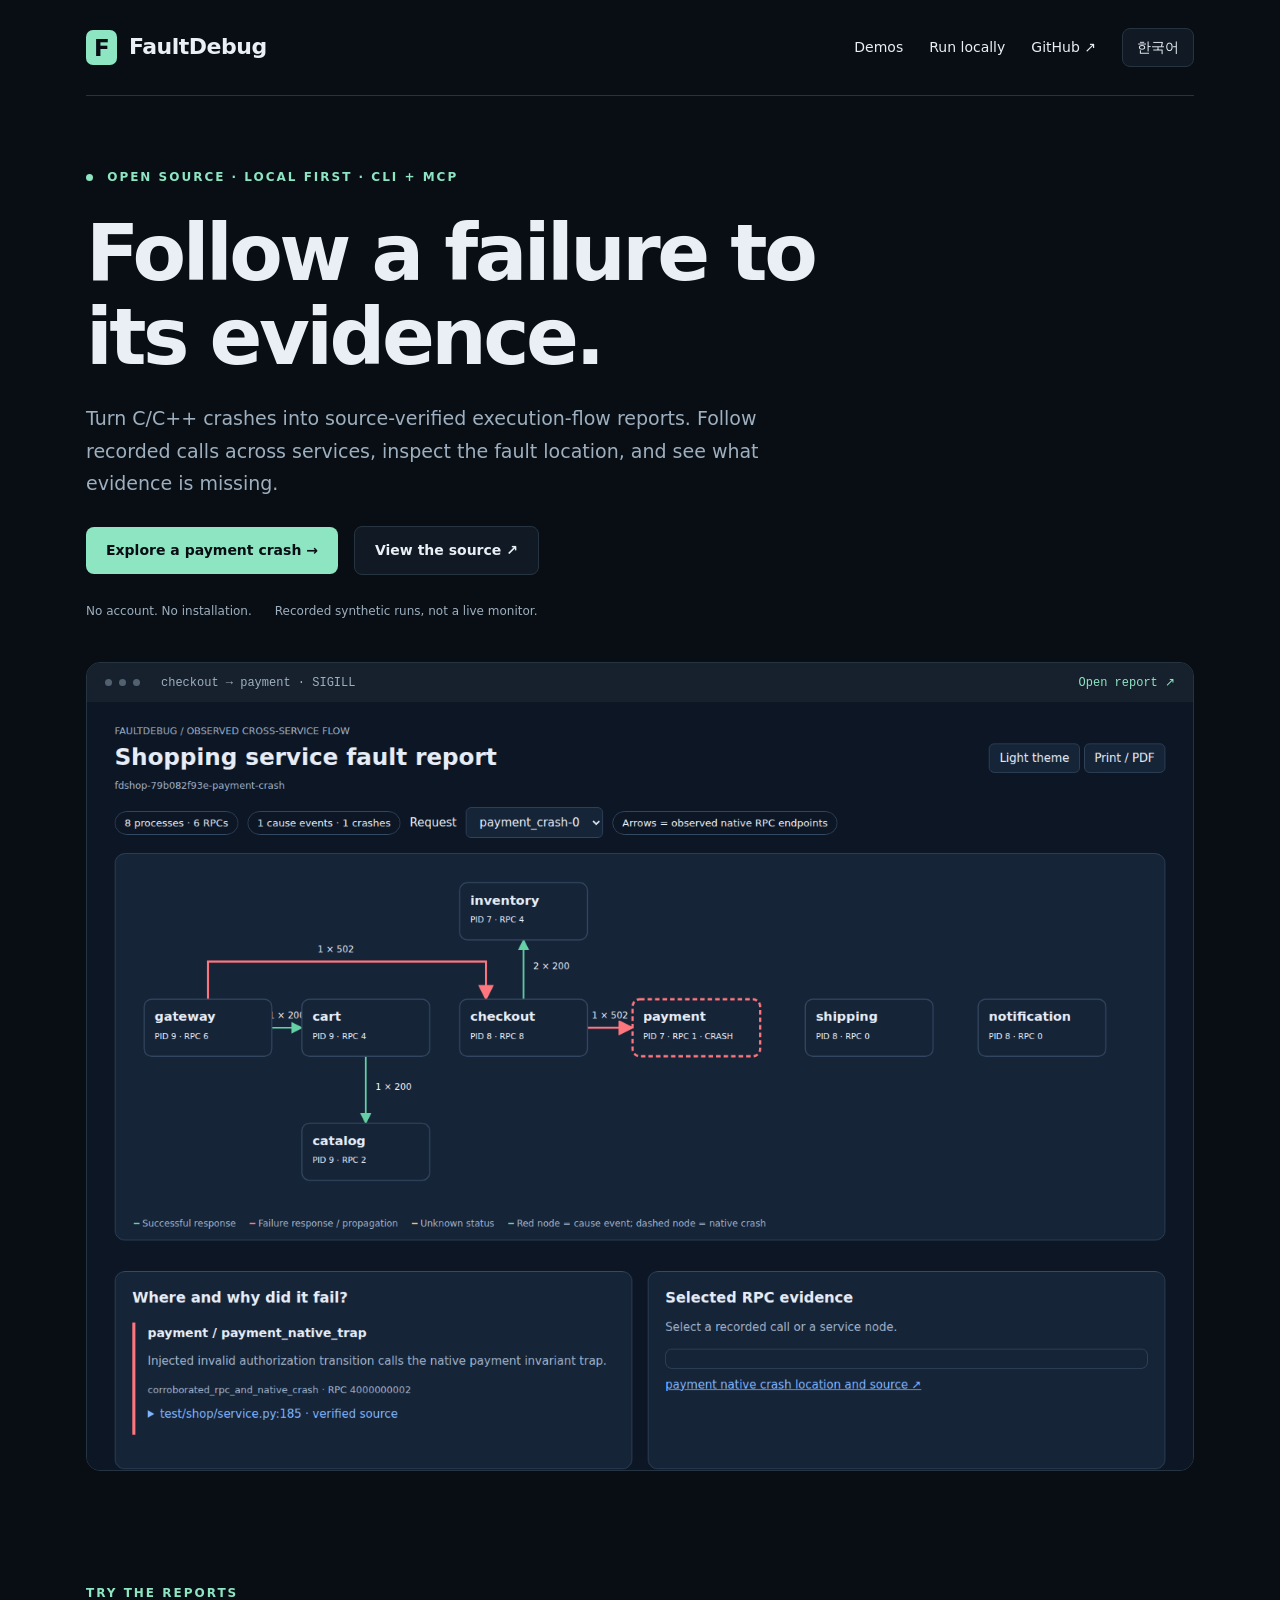
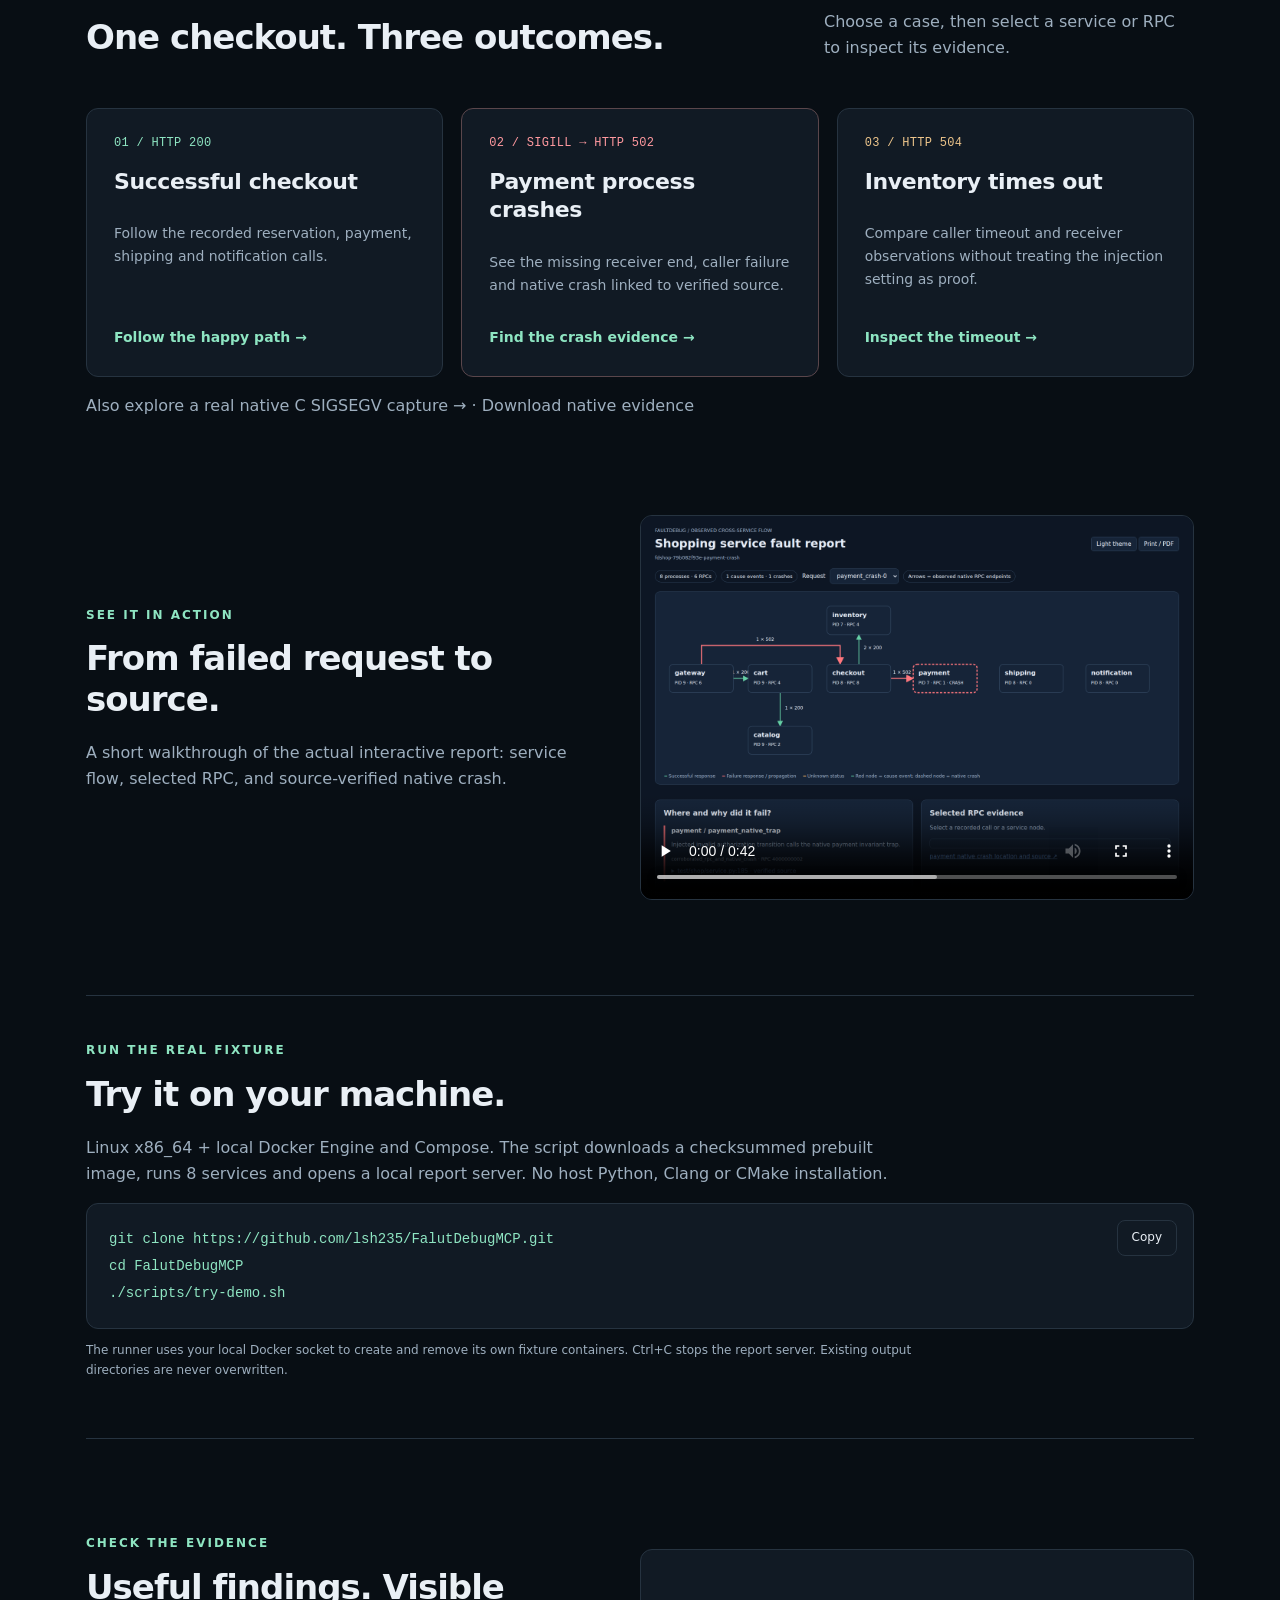
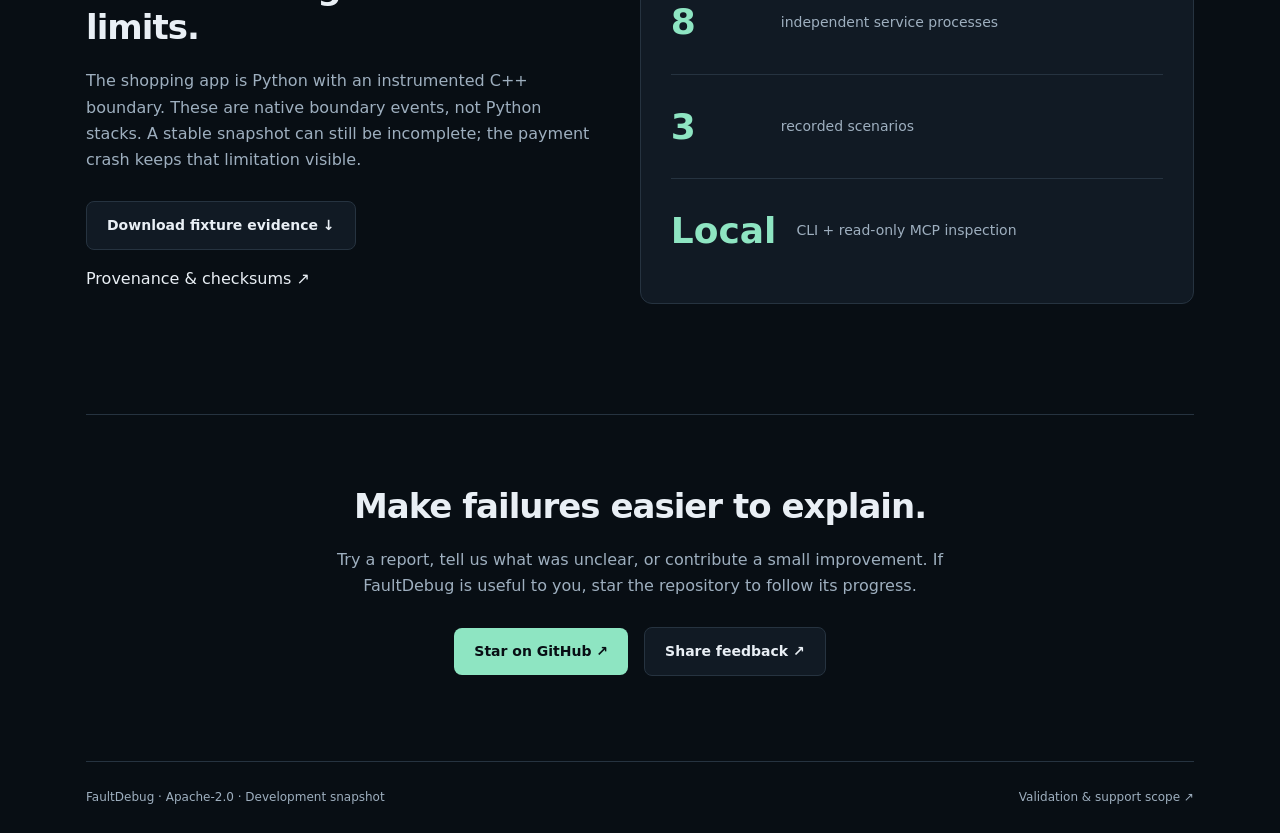
==== site/index.html @ 4ab393f3 "Publish interactive fault demos and a prebuilt newcomer path" ====
<!doctype html>
<html lang="en"><head><meta charset="utf-8"><meta name="viewport" content="width=device-width,initial-scale=1">
<title>FaultDebug — Follow a failure to its evidence</title>
<meta name="description" content="Explore recorded C/C++ crashes and cross-service failure reports. Open-source, local-first, source-verified inspection with CLI and MCP.">
<meta property="og:title" content="FaultDebug — Follow a failure to its evidence">
<meta property="og:description" content="8 services. A failed checkout. See the recorded calls, native crash and verified source. Try the interactive reports without installing anything.">
<meta property="og:image" content="https://lsh235.github.io/FalutDebugMCP/assets/preview.png">
<meta property="og:url" content="https://lsh235.github.io/FalutDebugMCP/">
<meta name="twitter:card" content="summary_large_image">
<link rel="canonical" href="https://lsh235.github.io/FalutDebugMCP/">
<link rel="icon" href="data:,"><link rel="stylesheet" href="assets/style.css">
<script src="assets/site.js" defer></script></head>
<body><a class="skip" href="#demos">Skip to demos</a><div class="shell">
<header><a class="wordmark" href="#top"><span class="mark">F</span> FaultDebug</a>
<nav aria-label="Main"><a href="#demos" data-en="Demos" data-ko="데모">Demos</a><a href="#run" data-en="Run locally" data-ko="로컬 실행">Run locally</a><a href="https://github.com/lsh235/FalutDebugMCP">GitHub ↗</a><button id="language" aria-label="Switch language">한국어</button></nav></header>
<main id="top">
<section class="hero"><div class="eyebrow"><span class="dot"></span> OPEN SOURCE · LOCAL FIRST · CLI + MCP</div>
<h1 data-en="Follow a failure to its evidence." data-ko="실패한 지점에서, 실제 증거까지.">Follow a failure<br>to its evidence.</h1>
<p class="lead" data-en="Turn C/C++ crashes into source-verified execution-flow reports. Follow recorded calls across services, inspect the fault location, and see what evidence is missing." data-ko="C/C++ crash를 검증된 소스와 실행 흐름으로 확인하세요. 프로세스 사이의 실제 호출, 장애 위치, 빠진 증거를 함께 볼 수 있습니다.">Turn C/C++ crashes into source-verified execution-flow reports. Follow recorded calls across services, inspect the fault location, and see what evidence is missing.</p>
<div class="actions"><a class="button primary" href="reports/payment_crash/report.html" data-demo="payment_crash" data-en="Explore a payment crash →" data-ko="결제 crash 살펴보기 →">Explore a payment crash →</a><a class="button secondary" href="https://github.com/lsh235/FalutDebugMCP" data-en="View the source ↗" data-ko="소스 코드 보기 ↗">View the source ↗</a></div>
<div class="meta"><span data-en="No account. No installation." data-ko="가입 없이, 설치 없이.">No account. No installation.</span><span data-en="Recorded synthetic runs, not a live monitor." data-ko="실시간 모니터가 아닌 실제 합성 테스트 기록입니다.">Recorded synthetic runs, not a live monitor.</span></div>
<figure class="preview"><div class="windowbar"><i></i><i></i><i></i><span>checkout → payment · SIGILL</span><a href="reports/payment_crash/report.html" data-demo="payment_crash" data-en="Open report ↗" data-ko="보고서 열기 ↗">Open report ↗</a></div><a href="reports/payment_crash/report.html" data-demo="payment_crash"><img src="assets/preview.png" width="1440" height="900" alt="Recorded shopping-service payment crash with source evidence"></a></figure>
</section>
<section id="demos"><div class="sectionhead"><div><div class="eyebrow" data-en="TRY THE REPORTS" data-ko="보고서 직접 체험">TRY THE REPORTS</div><h2 data-en="One checkout. Three outcomes." data-ko="하나의 주문, 세 가지 결과.">One checkout. Three outcomes.</h2></div><p data-en="Choose a case, then select a service or RPC to inspect its evidence." data-ko="사례를 열고 서비스 또는 RPC를 선택해 증거를 확인하세요.">Choose a case, then select a service or RPC to inspect its evidence.</p></div>
<div class="cards">
<article class="card"><div class="case-label ok">01 / HTTP 200</div><h3 data-en="Successful checkout" data-ko="정상 주문">Successful checkout</h3><p data-en="Follow the recorded reservation, payment, shipping and notification calls." data-ko="재고 예약부터 결제·배송·알림까지 관측된 호출을 따라갑니다.">Follow the recorded reservation, payment, shipping and notification calls.</p><a href="reports/success/report.html" data-demo="success" data-en="Follow the happy path →" data-ko="정상 흐름 보기 →">Follow the happy path →</a></article>
<article class="card highlighted"><div class="case-label bad">02 / SIGILL → HTTP 502</div><h3 data-en="Payment process crashes" data-ko="결제 프로세스 crash">Payment process crashes</h3><p data-en="See the missing receiver end, caller failure and native crash linked to verified source." data-ko="수신자 종료 기록의 부재, 호출자의 실패, 검증된 소스로 연결되는 native crash를 확인합니다.">See the missing receiver end, caller failure and native crash linked to verified source.</p><a href="reports/payment_crash/report.html" data-demo="payment_crash" data-en="Find the crash evidence →" data-ko="crash 증거 보기 →">Find the crash evidence →</a></article>
<article class="card"><div class="case-label warn">03 / HTTP 504</div><h3 data-en="Inventory times out" data-ko="재고 서비스 timeout">Inventory times out</h3><p data-en="Compare caller timeout and receiver observations without treating the injection setting as proof." data-ko="주입 설정을 원인의 증명으로 삼지 않고 호출자의 timeout과 수신자 관측을 비교합니다.">Compare caller timeout and receiver observations without treating the injection setting as proof.</p><a href="reports/inventory_timeout/report.html" data-demo="inventory_timeout" data-en="Inspect the timeout →" data-ko="timeout 확인하기 →">Inspect the timeout →</a></article>
</div><p><a href="reports/c-sigsegv/report.html">Also explore a real native C SIGSEGV capture →</a> · <a href="downloads/c-sigsegv-evidence.zip">Download native evidence</a></p></section>
<section class="split" id="watch"><div><div class="eyebrow">SEE IT IN ACTION</div><h2 data-en="From failed request to source." data-ko="실패한 요청에서 소스까지.">From failed request to source.</h2><p data-en="A short walkthrough of the actual interactive report: service flow, selected RPC, and source-verified native crash." data-ko="실제 인터랙티브 보고서의 서비스 흐름, 선택한 RPC, 소스로 검증한 native crash를 짧게 살펴봅니다.">A short walkthrough of the actual interactive report: service flow, selected RPC, and source-verified native crash.</p></div><video controls preload="metadata" poster="assets/preview.png" aria-label="FaultDebug report walkthrough"><source src="assets/demo.webm" type="video/webm">Download the <a href="assets/demo.webm">walkthrough video</a>.</video></section>
<section id="run" class="run"><div class="eyebrow">RUN THE REAL FIXTURE</div><h2 data-en="Try it on your machine." data-ko="내 환경에서 직접 실행.">Try it on your machine.</h2><p data-en="Linux x86_64 + local Docker Engine and Compose. The script downloads a checksummed prebuilt image, runs 8 services and opens a local report server. No host Python, Clang or CMake installation." data-ko="Linux x86_64의 로컬 Docker Engine과 Compose가 필요합니다. 스크립트가 checksum을 확인한 이미지를 받아 8개 서비스를 실행하고 보고서 서버를 엽니다. 호스트 Python·Clang·CMake 설치는 필요 없습니다.">Linux x86_64 + local Docker Engine and Compose. The script downloads a checksummed prebuilt image, runs 8 services and opens a local report server. No host Python, Clang or CMake installation.</p>
<div class="codebox"><pre><code id="quick-command">git clone https://github.com/lsh235/FalutDebugMCP.git
cd FalutDebugMCP
./scripts/try-demo.sh</code></pre><button id="copy" data-en="Copy" data-ko="복사">Copy</button><span id="copy-status" role="status"></span></div><p class="small" data-en="The runner uses your local Docker socket to create and remove its own fixture containers. Ctrl+C stops the report server. Existing output directories are never overwritten." data-ko="runner는 로컬 Docker socket으로 자체 테스트 컨테이너를 생성·정리합니다. Ctrl+C로 보고서 서버를 종료할 수 있고 기존 출력 폴더는 덮어쓰지 않습니다.">The runner uses your local Docker socket to create and remove its own fixture containers. Ctrl+C stops the report server. Existing output directories are never overwritten.</p></section>
<section class="split evidence"><div><div class="eyebrow">CHECK THE EVIDENCE</div><h2 data-en="Useful findings. Visible limits." data-ko="확인된 내용과, 증거의 한계.">Useful findings. Visible limits.</h2><p data-en="The shopping app is Python with an instrumented C++ boundary. These are native boundary events, not Python stacks. A stable snapshot can still be incomplete; the payment crash keeps that limitation visible." data-ko="쇼핑몰은 Python 앱과 계측된 C++ 경계 모듈입니다. 기록은 Python 스택이 아닌 native 경계 이벤트입니다. 안정적인 snapshot도 incomplete일 수 있으며 결제 crash의 누락은 그대로 표시합니다.">The shopping app is Python with an instrumented C++ boundary. These are native boundary events, not Python stacks. A stable snapshot can still be incomplete; the payment crash keeps that limitation visible.</p><div class="actions"><a class="button secondary" href="downloads/demo-evidence.zip" data-en="Download fixture evidence ↓" data-ko="테스트 증거 다운로드 ↓">Download fixture evidence ↓</a><a href="evidence.json" data-en="Provenance & checksums ↗" data-ko="출처와 checksum ↗">Provenance & checksums ↗</a></div></div><div class="numbers"><div><strong>8</strong><span data-en="independent service processes" data-ko="독립 서비스 프로세스">independent service processes</span></div><div><strong>3</strong><span data-en="recorded scenarios" data-ko="기록된 시나리오">recorded scenarios</span></div><div><strong>Local</strong><span data-en="CLI + read-only MCP inspection" data-ko="CLI + 읽기 전용 MCP 검사">CLI + read-only MCP inspection</span></div></div></section>
<section class="closing"><h2 data-en="Make failures easier to explain." data-ko="장애를 더 쉽게 설명하세요.">Make failures easier to explain.</h2><p data-en="Try a report, tell us what was unclear, or contribute a small improvement. If FaultDebug is useful to you, star the repository to follow its progress." data-ko="보고서를 체험하고 어려웠던 부분을 알려주거나 작은 개선에 참여하세요. FaultDebug가 유용하다면 저장소에 star를 남겨 진행 상황을 받아보세요.">Try a report, tell us what was unclear, or contribute a small improvement. If FaultDebug is useful to you, star the repository to follow its progress.</p><div class="actions"><a class="button primary" href="https://github.com/lsh235/FalutDebugMCP" data-en="Star on GitHub ↗" data-ko="GitHub에서 Star ↗">Star on GitHub ↗</a><a class="button secondary" href="https://github.com/lsh235/FalutDebugMCP/discussions" data-en="Share feedback ↗" data-ko="의견 공유 ↗">Share feedback ↗</a></div></section>
</main><footer><span>FaultDebug · Apache-2.0 · Development snapshot</span><a href="https://github.com/lsh235/FalutDebugMCP/blob/main/docs/v1.3-p0-01.md" data-en="Validation & support scope ↗" data-ko="검증 결과와 지원 범위 ↗">Validation & support scope ↗</a></footer></div></body></html>
---- site/assets/style.css ----
:root{color-scheme:dark;--bg:#080e14;--panel:#111a24;--ink:#e9eff5;--muted:#9eafbf;--line:#263340;--accent:#8ee5c2;--bad:#ff999f;--warn:#edc58b}*{box-sizing:border-box}html{scroll-behavior:smooth;scroll-padding-top:35px}body{margin:0;background:var(--bg);color:var(--ink);font:16px/1.65 system-ui,-apple-system,BlinkMacSystemFont,"Segoe UI",sans-serif}.shell{max-width:1180px;margin:auto;padding:0 36px}a{color:inherit;text-decoration:none}a:hover{color:var(--accent)}button{font:inherit;color:var(--ink);background:var(--panel);border:1px solid var(--line);padding:7px 14px;border-radius:8px;cursor:pointer}:focus-visible{outline:3px solid var(--accent);outline-offset:5px}.skip{position:absolute;left:12px;top:-70px;background:var(--panel);padding:12px;z-index:9}.skip:focus{top:12px}header{height:96px;display:flex;align-items:center;justify-content:space-between;border-bottom:1px solid var(--line)}.wordmark{font-size:22px;font-weight:700;letter-spacing:-.5px;display:flex;align-items:center;gap:12px}.mark{display:grid;place-items:center;width:31px;height:35px;background:var(--accent);color:var(--bg);border-radius:7px;font-size:23px}nav{display:flex;align-items:center;gap:26px;font-size:14px}.hero{padding:72px 0 18px}.eyebrow{font-size:12px;letter-spacing:2px;color:var(--accent);font-weight:650}.dot{display:inline-block;background:var(--accent);height:7px;width:7px;border-radius:50%;margin-right:8px}h1{font-size:clamp(44px,6.4vw,78px);line-height:1.08;letter-spacing:-3.5px;max-width:840px;margin:23px 0}h2{font-size:34px;line-height:1.2;letter-spacing:-1px;margin:13px 0 20px}h3{font-size:22px;line-height:1.3;letter-spacing:-.4px;margin:18px 0 12px}p{color:var(--muted)}.lead{font-size:19px;max-width:740px;line-height:1.7}.actions{display:flex;align-items:center;flex-wrap:wrap;gap:16px;margin:27px 0}.button{display:inline-block;padding:12px 20px;border-radius:8px;font-weight:600;font-size:14px}.primary{background:var(--accent);color:var(--bg)}.primary:hover{color:#143b2c;background:#b3f4d9}.secondary{border:1px solid var(--line);background:var(--panel)}.meta{display:flex;flex-wrap:wrap;gap:10px 23px;font-size:12px;color:var(--muted)}.preview{border:1px solid var(--line);background:var(--panel);border-radius:14px;overflow:hidden;margin:40px 0 0}.windowbar{display:flex;align-items:center;gap:7px;padding:12px 18px;background:#17212d;font:12px ui-monospace,monospace;color:var(--muted)}.windowbar i{width:7px;height:7px;background:#526170;border-radius:50%}.windowbar span{margin-left:14px}.windowbar a{margin-left:auto;color:var(--accent)}.preview img{width:100%;height:auto;display:block}.sectionhead{display:flex;align-items:flex-end;justify-content:space-between;gap:32px}.sectionhead p{max-width:370px}section:not(.hero){margin-top:95px}.cards{display:grid;grid-template-columns:repeat(3,1fr);gap:18px;margin-top:30px}.card{display:flex;flex-direction:column;border:1px solid var(--line);border-radius:12px;background:var(--panel);padding:27px}.highlighted{border-color:#5a464b}.case-label{font:12px ui-monospace,monospace;letter-spacing:.3px}.ok{color:var(--accent)}.bad{color:var(--bad)}.warn{color:var(--warn)}.card p{font-size:14px;flex:1}.card a{font-size:14px;font-weight:600;color:var(--accent);margin-top:15px}.split{display:grid;grid-template-columns:1fr 1.1fr;align-items:center;gap:50px}.split video{width:100%;border:1px solid var(--line);border-radius:12px;background:var(--panel)}.run{border-top:1px solid var(--line);border-bottom:1px solid var(--line);padding:45px 0}.run p{max-width:830px}.codebox{background:var(--panel);border:1px solid var(--line);border-radius:12px;padding:22px;position:relative;overflow:auto}.codebox pre{font:14px/1.9 ui-monospace,SFMono-Regular,Consolas,monospace;color:var(--accent);margin:0;padding-right:65px}.codebox button{position:absolute;right:16px;top:16px;font-size:12px}.codebox [role=status]{font-size:12px;color:var(--muted)}.small{font-size:12px}.numbers{border:1px solid var(--line);background:var(--panel);border-radius:12px;padding:20px 30px}.numbers div{display:flex;align-items:center;gap:20px;padding:22px 0}.numbers div+div{border-top:1px solid var(--line)}.numbers strong{font-size:36px;font-weight:650;min-width:90px;color:var(--accent)}.numbers span{font-size:14px;color:var(--muted)}.closing{text-align:center;border-top:1px solid var(--line);padding:58px 30px}.closing p{max-width:660px;margin:0 auto}.closing .actions{justify-content:center}footer{border-top:1px solid var(--line);padding:26px 0;display:flex;justify-content:space-between;gap:15px;color:var(--muted);font-size:12px}@media(max-width:760px){.shell{padding:0 20px}header{height:82px}nav{gap:14px}nav a[href="#run"]{display:none}.wordmark{font-size:18px}.hero{padding-top:46px}h1{letter-spacing:-1.8px}.lead{font-size:17px}.sectionhead{display:block}.cards,.split{grid-template-columns:1fr}.split{gap:24px}section:not(.hero){margin-top:62px}.windowbar span{font-size:10px}.windowbar a{display:none}.cards{gap:14px}.card{padding:24px}.codebox pre{font-size:11px;padding-right:0;padding-top:36px}footer{flex-direction:column}.closing{padding:40px 0}h2{font-size:29px}}@media(prefers-reduced-motion:reduce){html{scroll-behavior:auto}}

nav a{white-space:nowrap}@media(max-width:480px){nav a[href="#demos"]{display:none}nav{gap:12px;font-size:13px}}
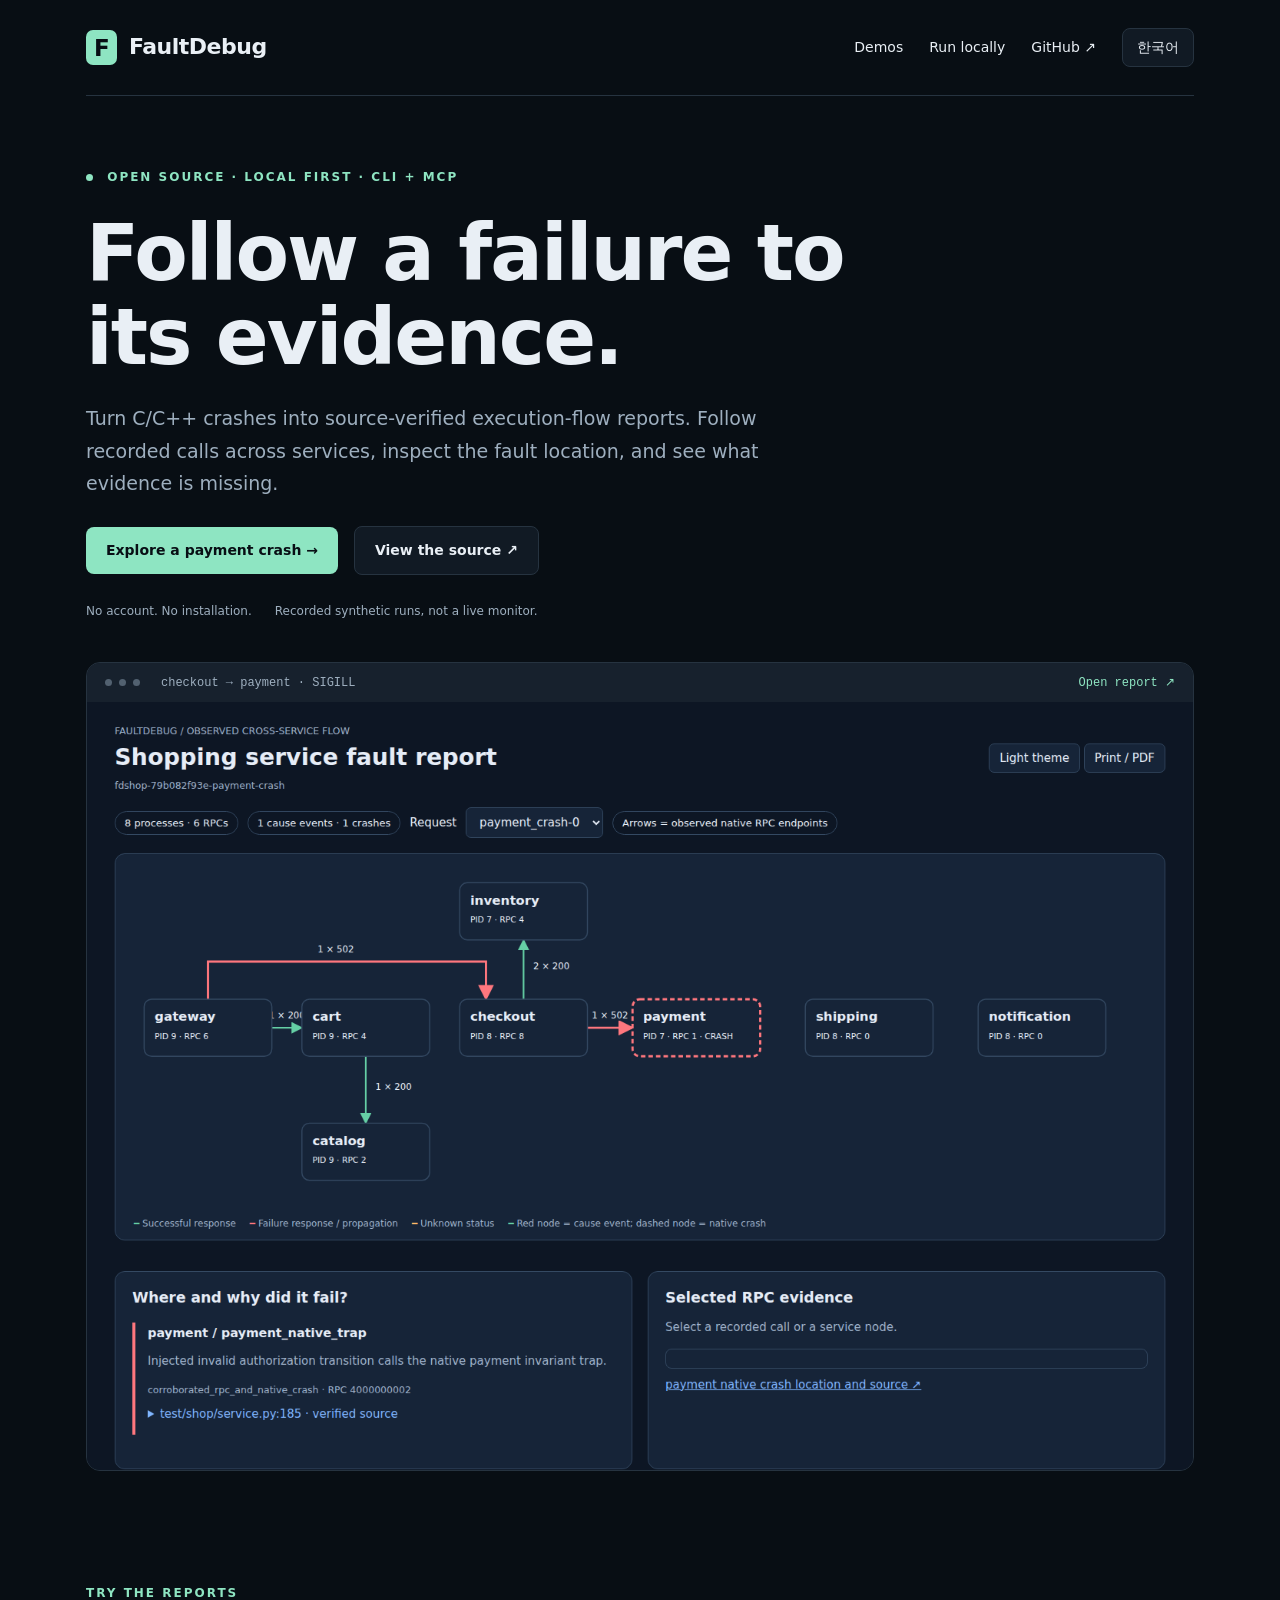
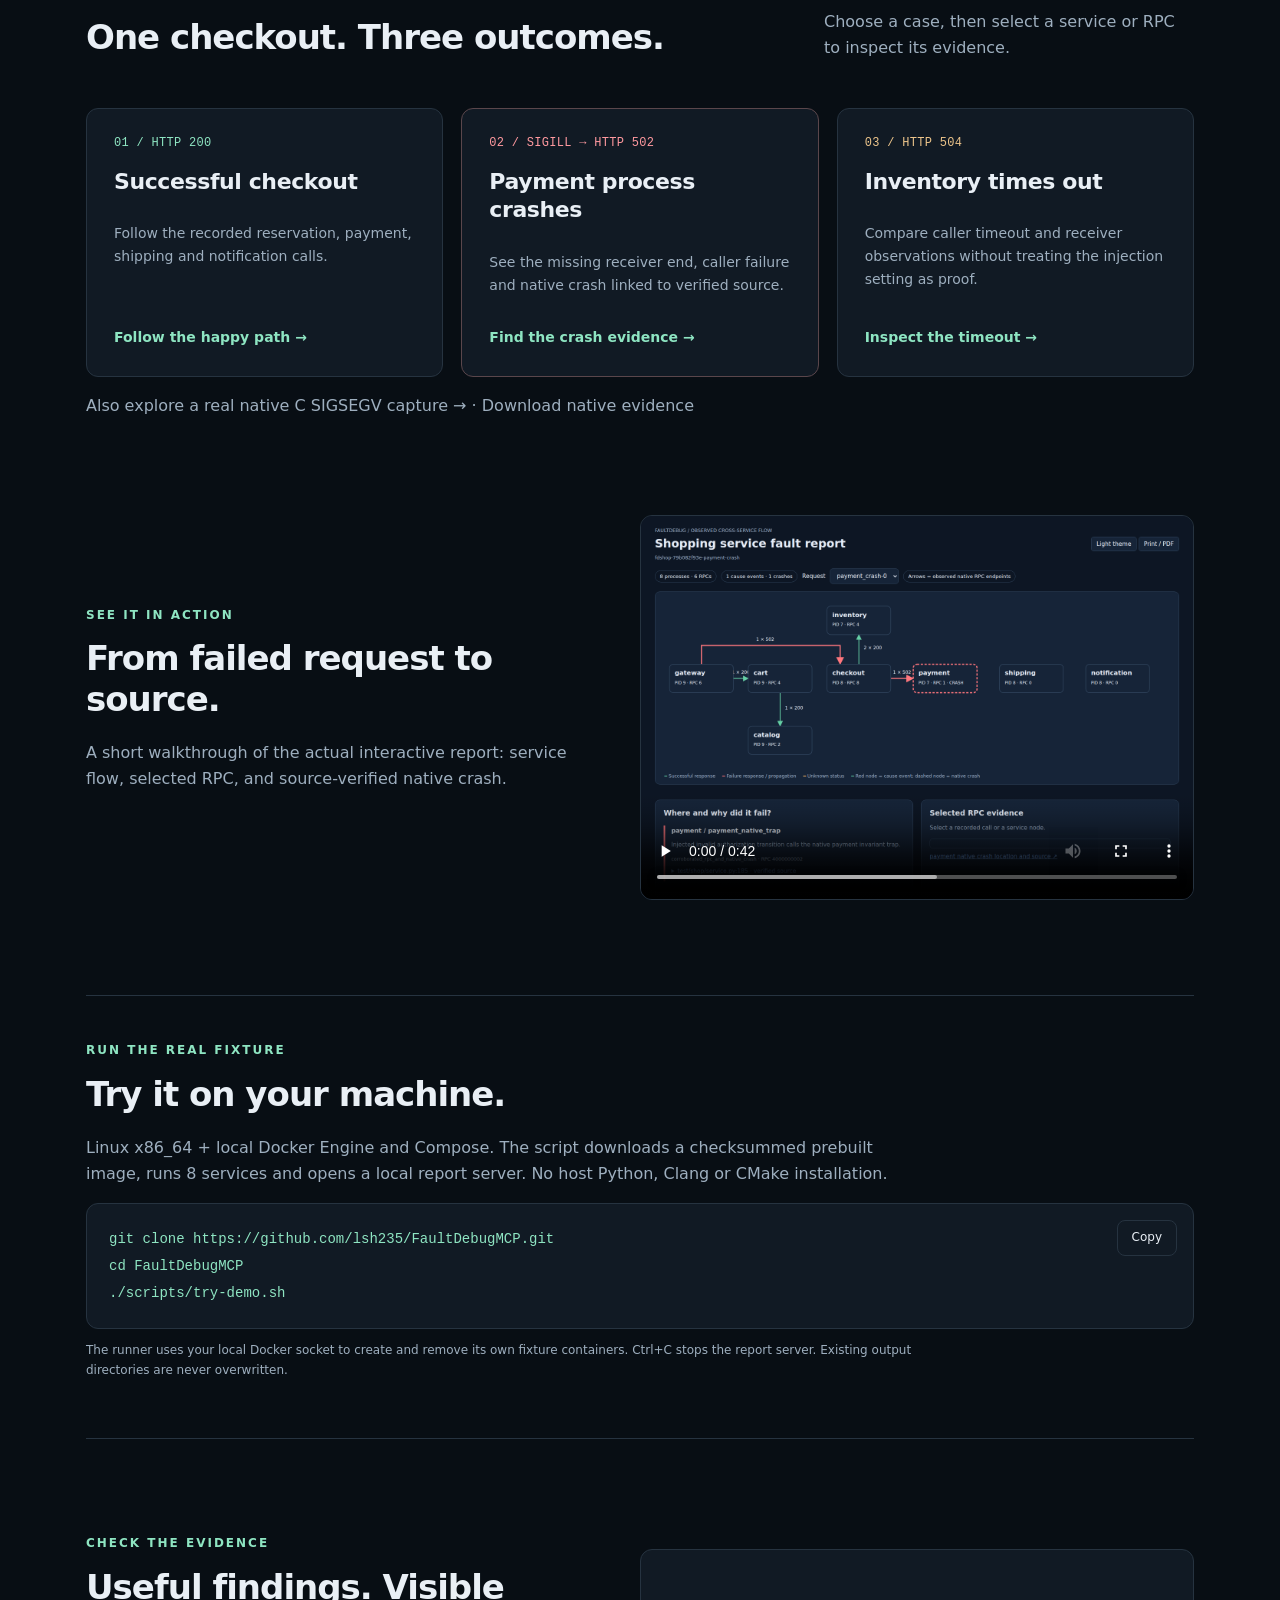
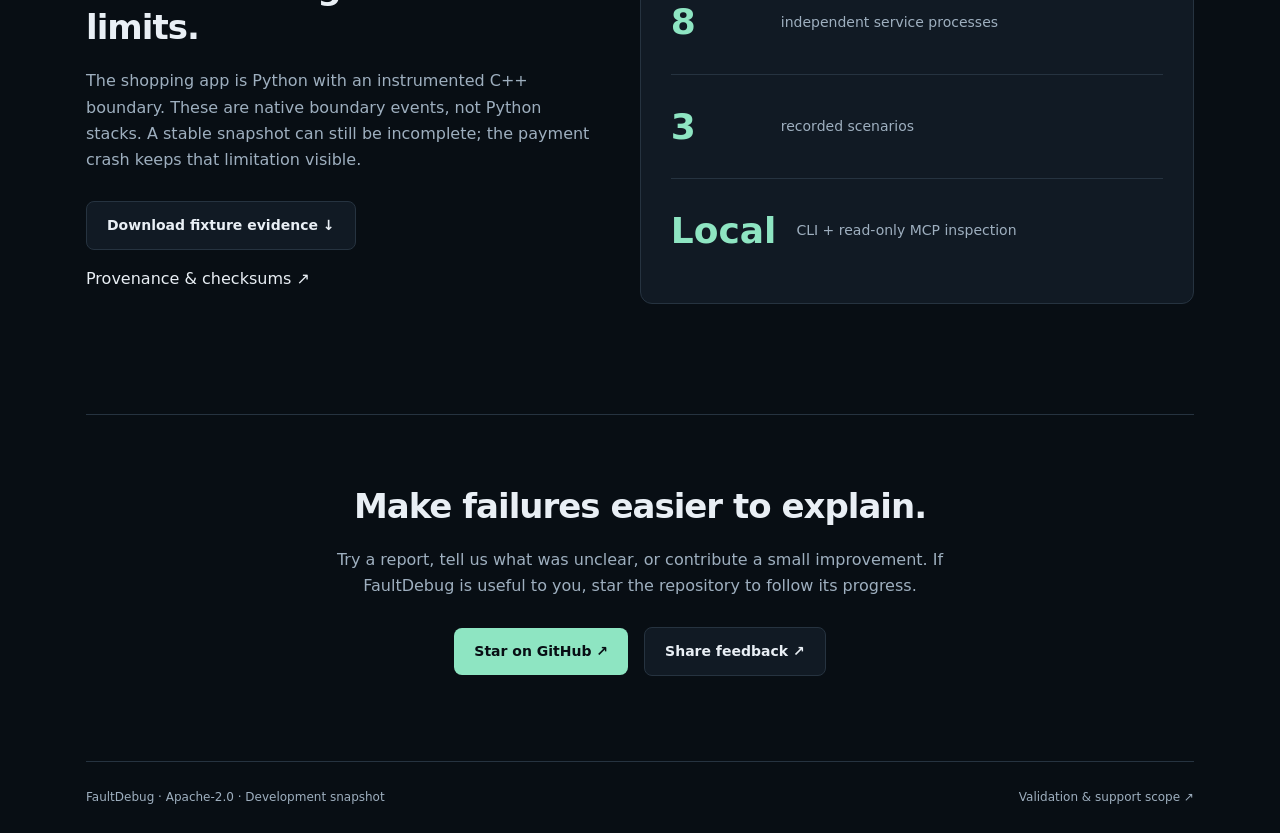
==== commit dbd2703e: "Improve install paths and MCP discovery" ====
--- a/site/index.html
+++ b/site/index.html
@@ -4,20 +4,20 @@
 <meta name="description" content="Explore recorded C/C++ crashes and cross-service failure reports. Open-source, local-first, source-verified inspection with CLI and MCP.">
 <meta property="og:title" content="FaultDebug — Follow a failure to its evidence">
 <meta property="og:description" content="8 services. A failed checkout. See the recorded calls, native crash and verified source. Try the interactive reports without installing anything.">
-<meta property="og:image" content="https://lsh235.github.io/FalutDebugMCP/assets/preview.png">
-<meta property="og:url" content="https://lsh235.github.io/FalutDebugMCP/">
+<meta property="og:image" content="https://lsh235.github.io/FaultDebugMCP/assets/preview.png">
+<meta property="og:url" content="https://lsh235.github.io/FaultDebugMCP/">
 <meta name="twitter:card" content="summary_large_image">
-<link rel="canonical" href="https://lsh235.github.io/FalutDebugMCP/">
+<link rel="canonical" href="https://lsh235.github.io/FaultDebugMCP/">
 <link rel="icon" href="data:,"><link rel="stylesheet" href="assets/style.css">
 <script src="assets/site.js" defer></script></head>
 <body><a class="skip" href="#demos">Skip to demos</a><div class="shell">
 <header><a class="wordmark" href="#top"><span class="mark">F</span> FaultDebug</a>
-<nav aria-label="Main"><a href="#demos" data-en="Demos" data-ko="데모">Demos</a><a href="#run" data-en="Run locally" data-ko="로컬 실행">Run locally</a><a href="https://github.com/lsh235/FalutDebugMCP">GitHub ↗</a><button id="language" aria-label="Switch language">한국어</button></nav></header>
+<nav aria-label="Main"><a href="#demos" data-en="Demos" data-ko="데모">Demos</a><a href="#run" data-en="Run locally" data-ko="로컬 실행">Run locally</a><a href="https://github.com/lsh235/FaultDebugMCP">GitHub ↗</a><button id="language" aria-label="Switch language">한국어</button></nav></header>
 <main id="top">
 <section class="hero"><div class="eyebrow"><span class="dot"></span> OPEN SOURCE · LOCAL FIRST · CLI + MCP</div>
 <h1 data-en="Follow a failure to its evidence." data-ko="실패한 지점에서, 실제 증거까지.">Follow a failure<br>to its evidence.</h1>
 <p class="lead" data-en="Turn C/C++ crashes into source-verified execution-flow reports. Follow recorded calls across services, inspect the fault location, and see what evidence is missing." data-ko="C/C++ crash를 검증된 소스와 실행 흐름으로 확인하세요. 프로세스 사이의 실제 호출, 장애 위치, 빠진 증거를 함께 볼 수 있습니다.">Turn C/C++ crashes into source-verified execution-flow reports. Follow recorded calls across services, inspect the fault location, and see what evidence is missing.</p>
-<div class="actions"><a class="button primary" href="reports/payment_crash/report.html" data-demo="payment_crash" data-en="Explore a payment crash →" data-ko="결제 crash 살펴보기 →">Explore a payment crash →</a><a class="button secondary" href="https://github.com/lsh235/FalutDebugMCP" data-en="View the source ↗" data-ko="소스 코드 보기 ↗">View the source ↗</a></div>
+<div class="actions"><a class="button primary" href="reports/payment_crash/report.html" data-demo="payment_crash" data-en="Explore a payment crash →" data-ko="결제 crash 살펴보기 →">Explore a payment crash →</a><a class="button secondary" href="https://github.com/lsh235/FaultDebugMCP" data-en="View the source ↗" data-ko="소스 코드 보기 ↗">View the source ↗</a></div>
 <div class="meta"><span data-en="No account. No installation." data-ko="가입 없이, 설치 없이.">No account. No installation.</span><span data-en="Recorded synthetic runs, not a live monitor." data-ko="실시간 모니터가 아닌 실제 합성 테스트 기록입니다.">Recorded synthetic runs, not a live monitor.</span></div>
 <figure class="preview"><div class="windowbar"><i></i><i></i><i></i><span>checkout → payment · SIGILL</span><a href="reports/payment_crash/report.html" data-demo="payment_crash" data-en="Open report ↗" data-ko="보고서 열기 ↗">Open report ↗</a></div><a href="reports/payment_crash/report.html" data-demo="payment_crash"><img src="assets/preview.png" width="1440" height="900" alt="Recorded shopping-service payment crash with source evidence"></a></figure>
 </section>
@@ -29,9 +29,9 @@
 </div><p><a href="reports/c-sigsegv/report.html">Also explore a real native C SIGSEGV capture →</a> · <a href="downloads/c-sigsegv-evidence.zip">Download native evidence</a></p></section>
 <section class="split" id="watch"><div><div class="eyebrow">SEE IT IN ACTION</div><h2 data-en="From failed request to source." data-ko="실패한 요청에서 소스까지.">From failed request to source.</h2><p data-en="A short walkthrough of the actual interactive report: service flow, selected RPC, and source-verified native crash." data-ko="실제 인터랙티브 보고서의 서비스 흐름, 선택한 RPC, 소스로 검증한 native crash를 짧게 살펴봅니다.">A short walkthrough of the actual interactive report: service flow, selected RPC, and source-verified native crash.</p></div><video controls preload="metadata" poster="assets/preview.png" aria-label="FaultDebug report walkthrough"><source src="assets/demo.webm" type="video/webm">Download the <a href="assets/demo.webm">walkthrough video</a>.</video></section>
 <section id="run" class="run"><div class="eyebrow">RUN THE REAL FIXTURE</div><h2 data-en="Try it on your machine." data-ko="내 환경에서 직접 실행.">Try it on your machine.</h2><p data-en="Linux x86_64 + local Docker Engine and Compose. The script downloads a checksummed prebuilt image, runs 8 services and opens a local report server. No host Python, Clang or CMake installation." data-ko="Linux x86_64의 로컬 Docker Engine과 Compose가 필요합니다. 스크립트가 checksum을 확인한 이미지를 받아 8개 서비스를 실행하고 보고서 서버를 엽니다. 호스트 Python·Clang·CMake 설치는 필요 없습니다.">Linux x86_64 + local Docker Engine and Compose. The script downloads a checksummed prebuilt image, runs 8 services and opens a local report server. No host Python, Clang or CMake installation.</p>
-<div class="codebox"><pre><code id="quick-command">git clone https://github.com/lsh235/FalutDebugMCP.git
-cd FalutDebugMCP
+<div class="codebox"><pre><code id="quick-command">git clone https://github.com/lsh235/FaultDebugMCP.git
+cd FaultDebugMCP
 ./scripts/try-demo.sh</code></pre><button id="copy" data-en="Copy" data-ko="복사">Copy</button><span id="copy-status" role="status"></span></div><p class="small" data-en="The runner uses your local Docker socket to create and remove its own fixture containers. Ctrl+C stops the report server. Existing output directories are never overwritten." data-ko="runner는 로컬 Docker socket으로 자체 테스트 컨테이너를 생성·정리합니다. Ctrl+C로 보고서 서버를 종료할 수 있고 기존 출력 폴더는 덮어쓰지 않습니다.">The runner uses your local Docker socket to create and remove its own fixture containers. Ctrl+C stops the report server. Existing output directories are never overwritten.</p></section>
 <section class="split evidence"><div><div class="eyebrow">CHECK THE EVIDENCE</div><h2 data-en="Useful findings. Visible limits." data-ko="확인된 내용과, 증거의 한계.">Useful findings. Visible limits.</h2><p data-en="The shopping app is Python with an instrumented C++ boundary. These are native boundary events, not Python stacks. A stable snapshot can still be incomplete; the payment crash keeps that limitation visible." data-ko="쇼핑몰은 Python 앱과 계측된 C++ 경계 모듈입니다. 기록은 Python 스택이 아닌 native 경계 이벤트입니다. 안정적인 snapshot도 incomplete일 수 있으며 결제 crash의 누락은 그대로 표시합니다.">The shopping app is Python with an instrumented C++ boundary. These are native boundary events, not Python stacks. A stable snapshot can still be incomplete; the payment crash keeps that limitation visible.</p><div class="actions"><a class="button secondary" href="downloads/demo-evidence.zip" data-en="Download fixture evidence ↓" data-ko="테스트 증거 다운로드 ↓">Download fixture evidence ↓</a><a href="evidence.json" data-en="Provenance & checksums ↗" data-ko="출처와 checksum ↗">Provenance & checksums ↗</a></div></div><div class="numbers"><div><strong>8</strong><span data-en="independent service processes" data-ko="독립 서비스 프로세스">independent service processes</span></div><div><strong>3</strong><span data-en="recorded scenarios" data-ko="기록된 시나리오">recorded scenarios</span></div><div><strong>Local</strong><span data-en="CLI + read-only MCP inspection" data-ko="CLI + 읽기 전용 MCP 검사">CLI + read-only MCP inspection</span></div></div></section>
-<section class="closing"><h2 data-en="Make failures easier to explain." data-ko="장애를 더 쉽게 설명하세요.">Make failures easier to explain.</h2><p data-en="Try a report, tell us what was unclear, or contribute a small improvement. If FaultDebug is useful to you, star the repository to follow its progress." data-ko="보고서를 체험하고 어려웠던 부분을 알려주거나 작은 개선에 참여하세요. FaultDebug가 유용하다면 저장소에 star를 남겨 진행 상황을 받아보세요.">Try a report, tell us what was unclear, or contribute a small improvement. If FaultDebug is useful to you, star the repository to follow its progress.</p><div class="actions"><a class="button primary" href="https://github.com/lsh235/FalutDebugMCP" data-en="Star on GitHub ↗" data-ko="GitHub에서 Star ↗">Star on GitHub ↗</a><a class="button secondary" href="https://github.com/lsh235/FalutDebugMCP/discussions" data-en="Share feedback ↗" data-ko="의견 공유 ↗">Share feedback ↗</a></div></section>
-</main><footer><span>FaultDebug · Apache-2.0 · Development snapshot</span><a href="https://github.com/lsh235/FalutDebugMCP/blob/main/docs/v1.3-p0-01.md" data-en="Validation & support scope ↗" data-ko="검증 결과와 지원 범위 ↗">Validation & support scope ↗</a></footer></div></body></html>
+<section class="closing"><h2 data-en="Make failures easier to explain." data-ko="장애를 더 쉽게 설명하세요.">Make failures easier to explain.</h2><p data-en="Try a report, tell us what was unclear, or contribute a small improvement. If FaultDebug is useful to you, star the repository to follow its progress." data-ko="보고서를 체험하고 어려웠던 부분을 알려주거나 작은 개선에 참여하세요. FaultDebug가 유용하다면 저장소에 star를 남겨 진행 상황을 받아보세요.">Try a report, tell us what was unclear, or contribute a small improvement. If FaultDebug is useful to you, star the repository to follow its progress.</p><div class="actions"><a class="button primary" href="https://github.com/lsh235/FaultDebugMCP" data-en="Star on GitHub ↗" data-ko="GitHub에서 Star ↗">Star on GitHub ↗</a><a class="button secondary" href="https://github.com/lsh235/FaultDebugMCP/discussions" data-en="Share feedback ↗" data-ko="의견 공유 ↗">Share feedback ↗</a></div></section>
+</main><footer><span>FaultDebug · Apache-2.0 · Development snapshot</span><a href="https://github.com/lsh235/FaultDebugMCP/blob/main/docs/v1.3-p0-01.md" data-en="Validation & support scope ↗" data-ko="검증 결과와 지원 범위 ↗">Validation & support scope ↗</a></footer></div></body></html>
--- a/site/assets/style.css
+++ b/site/assets/style.css
@@ -1,3 +1,3 @@
-:root{color-scheme:dark;--bg:#080e14;--panel:#111a24;--ink:#e9eff5;--muted:#9eafbf;--line:#263340;--accent:#8ee5c2;--bad:#ff999f;--warn:#edc58b}*{box-sizing:border-box}html{scroll-behavior:smooth;scroll-padding-top:35px}body{margin:0;background:var(--bg);color:var(--ink);font:16px/1.65 system-ui,-apple-system,BlinkMacSystemFont,"Segoe UI",sans-serif}.shell{max-width:1180px;margin:auto;padding:0 36px}a{color:inherit;text-decoration:none}a:hover{color:var(--accent)}button{font:inherit;color:var(--ink);background:var(--panel);border:1px solid var(--line);padding:7px 14px;border-radius:8px;cursor:pointer}:focus-visible{outline:3px solid var(--accent);outline-offset:5px}.skip{position:absolute;left:12px;top:-70px;background:var(--panel);padding:12px;z-index:9}.skip:focus{top:12px}header{height:96px;display:flex;align-items:center;justify-content:space-between;border-bottom:1px solid var(--line)}.wordmark{font-size:22px;font-weight:700;letter-spacing:-.5px;display:flex;align-items:center;gap:12px}.mark{display:grid;place-items:center;width:31px;height:35px;background:var(--accent);color:var(--bg);border-radius:7px;font-size:23px}nav{display:flex;align-items:center;gap:26px;font-size:14px}.hero{padding:72px 0 18px}.eyebrow{font-size:12px;letter-spacing:2px;color:var(--accent);font-weight:650}.dot{display:inline-block;background:var(--accent);height:7px;width:7px;border-radius:50%;margin-right:8px}h1{font-size:clamp(44px,6.4vw,78px);line-height:1.08;letter-spacing:-3.5px;max-width:840px;margin:23px 0}h2{font-size:34px;line-height:1.2;letter-spacing:-1px;margin:13px 0 20px}h3{font-size:22px;line-height:1.3;letter-spacing:-.4px;margin:18px 0 12px}p{color:var(--muted)}.lead{font-size:19px;max-width:740px;line-height:1.7}.actions{display:flex;align-items:center;flex-wrap:wrap;gap:16px;margin:27px 0}.button{display:inline-block;padding:12px 20px;border-radius:8px;font-weight:600;font-size:14px}.primary{background:var(--accent);color:var(--bg)}.primary:hover{color:#143b2c;background:#b3f4d9}.secondary{border:1px solid var(--line);background:var(--panel)}.meta{display:flex;flex-wrap:wrap;gap:10px 23px;font-size:12px;color:var(--muted)}.preview{border:1px solid var(--line);background:var(--panel);border-radius:14px;overflow:hidden;margin:40px 0 0}.windowbar{display:flex;align-items:center;gap:7px;padding:12px 18px;background:#17212d;font:12px ui-monospace,monospace;color:var(--muted)}.windowbar i{width:7px;height:7px;background:#526170;border-radius:50%}.windowbar span{margin-left:14px}.windowbar a{margin-left:auto;color:var(--accent)}.preview img{width:100%;height:auto;display:block}.sectionhead{display:flex;align-items:flex-end;justify-content:space-between;gap:32px}.sectionhead p{max-width:370px}section:not(.hero){margin-top:95px}.cards{display:grid;grid-template-columns:repeat(3,1fr);gap:18px;margin-top:30px}.card{display:flex;flex-direction:column;border:1px solid var(--line);border-radius:12px;background:var(--panel);padding:27px}.highlighted{border-color:#5a464b}.case-label{font:12px ui-monospace,monospace;letter-spacing:.3px}.ok{color:var(--accent)}.bad{color:var(--bad)}.warn{color:var(--warn)}.card p{font-size:14px;flex:1}.card a{font-size:14px;font-weight:600;color:var(--accent);margin-top:15px}.split{display:grid;grid-template-columns:1fr 1.1fr;align-items:center;gap:50px}.split video{width:100%;border:1px solid var(--line);border-radius:12px;background:var(--panel)}.run{border-top:1px solid var(--line);border-bottom:1px solid var(--line);padding:45px 0}.run p{max-width:830px}.codebox{background:var(--panel);border:1px solid var(--line);border-radius:12px;padding:22px;position:relative;overflow:auto}.codebox pre{font:14px/1.9 ui-monospace,SFMono-Regular,Consolas,monospace;color:var(--accent);margin:0;padding-right:65px}.codebox button{position:absolute;right:16px;top:16px;font-size:12px}.codebox [role=status]{font-size:12px;color:var(--muted)}.small{font-size:12px}.numbers{border:1px solid var(--line);background:var(--panel);border-radius:12px;padding:20px 30px}.numbers div{display:flex;align-items:center;gap:20px;padding:22px 0}.numbers div+div{border-top:1px solid var(--line)}.numbers strong{font-size:36px;font-weight:650;min-width:90px;color:var(--accent)}.numbers span{font-size:14px;color:var(--muted)}.closing{text-align:center;border-top:1px solid var(--line);padding:58px 30px}.closing p{max-width:660px;margin:0 auto}.closing .actions{justify-content:center}footer{border-top:1px solid var(--line);padding:26px 0;display:flex;justify-content:space-between;gap:15px;color:var(--muted);font-size:12px}@media(max-width:760px){.shell{padding:0 20px}header{height:82px}nav{gap:14px}nav a[href="#run"]{display:none}.wordmark{font-size:18px}.hero{padding-top:46px}h1{letter-spacing:-1.8px}.lead{font-size:17px}.sectionhead{display:block}.cards,.split{grid-template-columns:1fr}.split{gap:24px}section:not(.hero){margin-top:62px}.windowbar span{font-size:10px}.windowbar a{display:none}.cards{gap:14px}.card{padding:24px}.codebox pre{font-size:11px;padding-right:0;padding-top:36px}footer{flex-direction:column}.closing{padding:40px 0}h2{font-size:29px}}@media(prefers-reduced-motion:reduce){html{scroll-behavior:auto}}
+:root{color-scheme:dark;--bg:#080e14;--panel:#111a24;--ink:#e9eff5;--muted:#9eafbf;--line:#263340;--accent:#8ee5c2;--bad:#ff999f;--warn:#edc58b}*{box-sizing:border-box}html{scroll-behavior:smooth;scroll-padding-top:35px}body{margin:0;background:var(--bg);color:var(--ink);font:16px/1.65 system-ui,-apple-system,BlinkMacSystemFont,"Segoe UI",sans-serif}.shell{max-width:1180px;margin:auto;padding:0 36px}a{color:inherit;text-decoration:none}a:hover{color:var(--accent)}button{font:inherit;color:var(--ink);background:var(--panel);border:1px solid var(--line);padding:7px 14px;border-radius:8px;cursor:pointer}:focus-visible{outline:3px solid var(--accent);outline-offset:5px}.skip{position:absolute;left:12px;top:-70px;background:var(--panel);padding:12px;z-index:9}.skip:focus{top:12px}header{height:96px;display:flex;align-items:center;justify-content:space-between;border-bottom:1px solid var(--line)}.wordmark{font-size:22px;font-weight:700;letter-spacing:-.5px;display:flex;align-items:center;gap:12px}.mark{display:grid;place-items:center;width:31px;height:35px;background:var(--accent);color:var(--bg);border-radius:7px;font-size:23px}nav{display:flex;align-items:center;gap:26px;font-size:14px}.hero{padding:72px 0 18px}.eyebrow{font-size:12px;letter-spacing:2px;color:var(--accent);font-weight:650}.dot{display:inline-block;background:var(--accent);height:7px;width:7px;border-radius:50%;margin-right:8px}h1{font-size:clamp(44px,6.4vw,78px);line-height:1.08;letter-spacing:-.025em;max-width:840px;margin:23px 0}h2{font-size:34px;line-height:1.2;letter-spacing:-1px;margin:13px 0 20px}h3{font-size:22px;line-height:1.3;letter-spacing:-.4px;margin:18px 0 12px}p{color:var(--muted)}.lead{font-size:19px;max-width:740px;line-height:1.7}.actions{display:flex;align-items:center;flex-wrap:wrap;gap:16px;margin:27px 0}.button{display:inline-block;padding:12px 20px;border-radius:8px;font-weight:600;font-size:14px}.primary{background:var(--accent);color:var(--bg)}.primary:hover{color:#143b2c;background:#b3f4d9}.secondary{border:1px solid var(--line);background:var(--panel)}.meta{display:flex;flex-wrap:wrap;gap:10px 23px;font-size:12px;color:var(--muted)}.preview{border:1px solid var(--line);background:var(--panel);border-radius:14px;overflow:hidden;margin:40px 0 0}.windowbar{display:flex;align-items:center;gap:7px;padding:12px 18px;background:#17212d;font:12px ui-monospace,monospace;color:var(--muted)}.windowbar i{width:7px;height:7px;background:#526170;border-radius:50%}.windowbar span{margin-left:14px}.windowbar a{margin-left:auto;color:var(--accent)}.preview img{width:100%;height:auto;display:block}.sectionhead{display:flex;align-items:flex-end;justify-content:space-between;gap:32px}.sectionhead p{max-width:370px}section:not(.hero){margin-top:95px}.cards{display:grid;grid-template-columns:repeat(3,1fr);gap:18px;margin-top:30px}.card{display:flex;flex-direction:column;border:1px solid var(--line);border-radius:12px;background:var(--panel);padding:27px}.highlighted{border-color:#5a464b}.case-label{font:12px ui-monospace,monospace;letter-spacing:.3px}.ok{color:var(--accent)}.bad{color:var(--bad)}.warn{color:var(--warn)}.card p{font-size:14px;flex:1}.card a{font-size:14px;font-weight:600;color:var(--accent);margin-top:15px}.split{display:grid;grid-template-columns:1fr 1.1fr;align-items:center;gap:50px}.split video{width:100%;border:1px solid var(--line);border-radius:12px;background:var(--panel)}.run{border-top:1px solid var(--line);border-bottom:1px solid var(--line);padding:45px 0}.run p{max-width:830px}.codebox{background:var(--panel);border:1px solid var(--line);border-radius:12px;padding:22px;position:relative;overflow:auto}.codebox pre{font:14px/1.9 ui-monospace,SFMono-Regular,Consolas,monospace;color:var(--accent);margin:0;padding-right:65px}.codebox button{position:absolute;right:16px;top:16px;font-size:12px}.codebox [role=status]{font-size:12px;color:var(--muted)}.small{font-size:12px}.numbers{border:1px solid var(--line);background:var(--panel);border-radius:12px;padding:20px 30px}.numbers div{display:flex;align-items:center;gap:20px;padding:22px 0}.numbers div+div{border-top:1px solid var(--line)}.numbers strong{font-size:36px;font-weight:650;min-width:90px;color:var(--accent)}.numbers span{font-size:14px;color:var(--muted)}.closing{text-align:center;border-top:1px solid var(--line);padding:58px 30px}.closing p{max-width:660px;margin:0 auto}.closing .actions{justify-content:center}footer{border-top:1px solid var(--line);padding:26px 0;display:flex;justify-content:space-between;gap:15px;color:var(--muted);font-size:12px}@media(max-width:760px){.shell{padding:0 20px}header{height:82px}nav{gap:14px}nav a[href="#run"]{display:none}.wordmark{font-size:18px}.hero{padding-top:46px}h1{letter-spacing:-.02em}.lead{font-size:17px}.sectionhead{display:block}.cards,.split{grid-template-columns:1fr}.split{gap:24px}section:not(.hero){margin-top:62px}.windowbar span{font-size:10px}.windowbar a{display:none}.cards{gap:14px}.card{padding:24px}.codebox pre{font-size:11px;padding-right:0;padding-top:36px}footer{flex-direction:column}.closing{padding:40px 0}h2{font-size:29px}}@media(prefers-reduced-motion:reduce){html{scroll-behavior:auto}}
 
 nav a{white-space:nowrap}@media(max-width:480px){nav a[href="#demos"]{display:none}nav{gap:12px;font-size:13px}}
